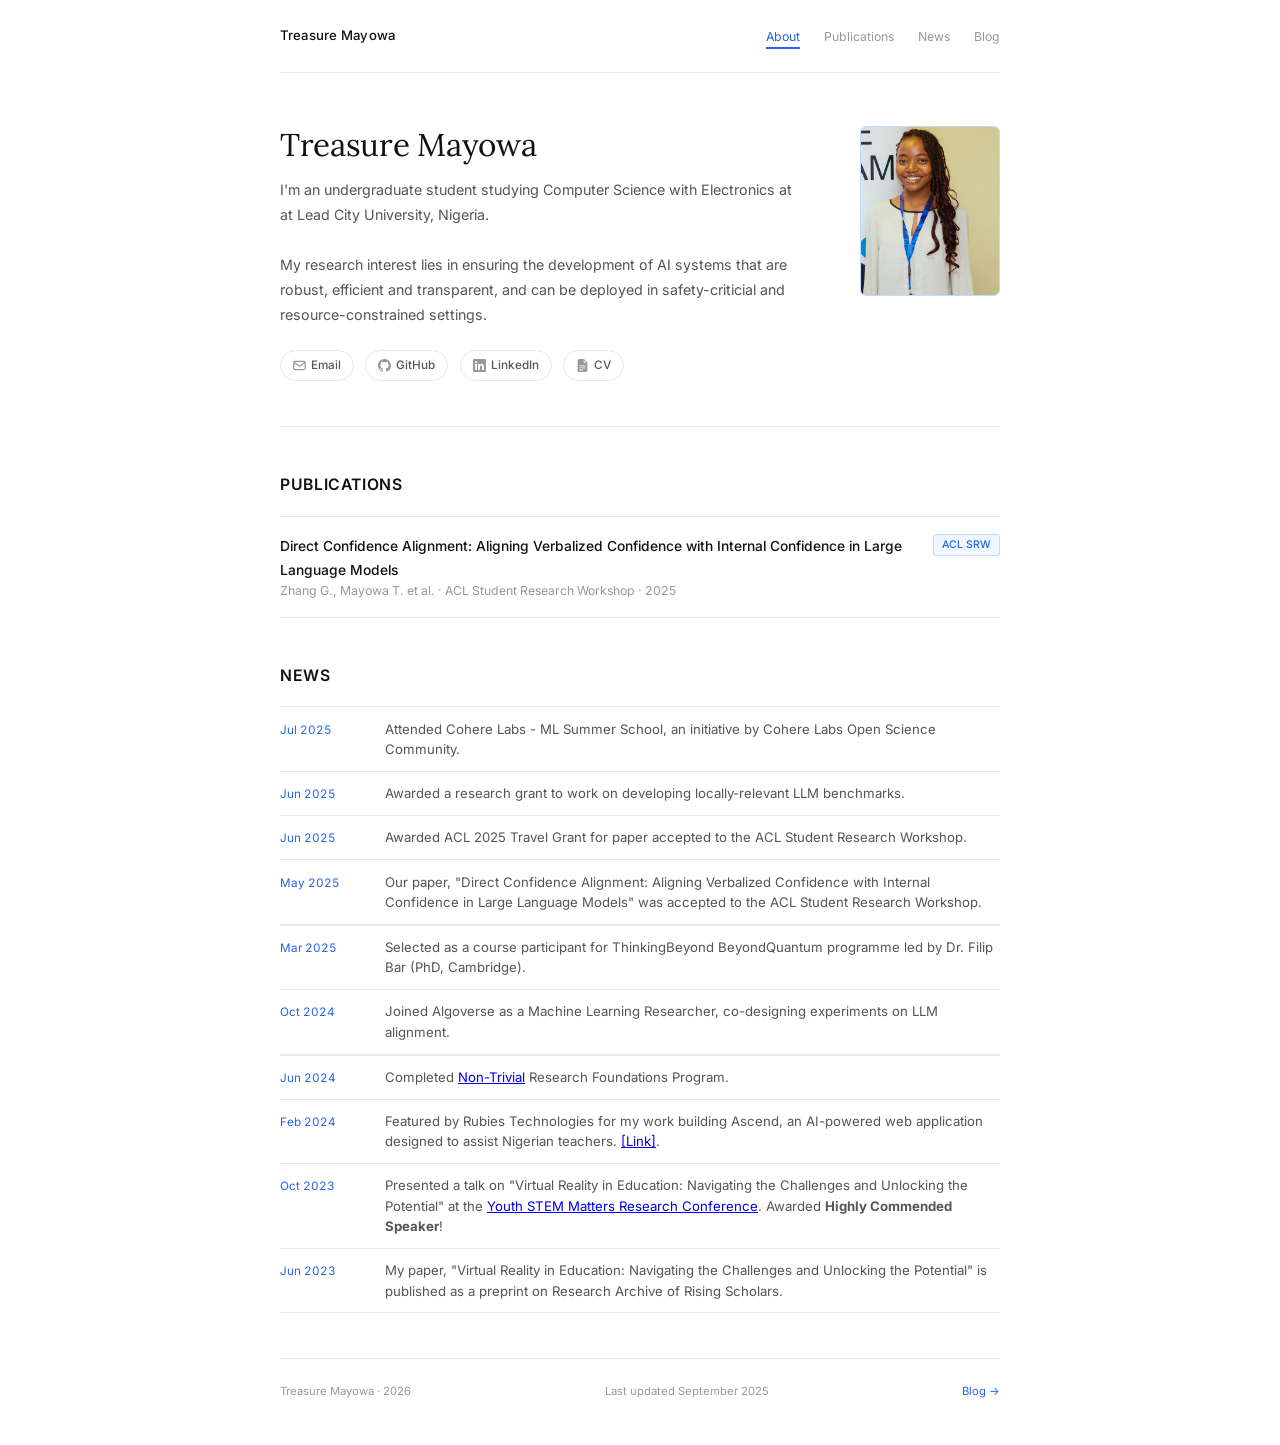
==== index.html @ b8af5dfc "Add initial blog and style files, including homepage layout and navigation" ====
<!DOCTYPE html>
<html lang="en">
<head>
<meta charset="UTF-8">
<meta name="viewport" content="width=device-width, initial-scale=1.0">
<title>Treasure Mayowa</title>
<link rel="preconnect" href="https://fonts.googleapis.com">
<link href="https://fonts.googleapis.com/css2?family=Inter:wght@300;400;500&family=Lora:ital,wght@0,400;0,500;1,400&display=swap" rel="stylesheet">
<link rel="stylesheet" href="style.css">
</head>
<body>
<div class="page">
  <nav>
    <a href="index.html" class="nav-name">Treasure Mayowa</a>
    <ul class="nav-links">
      <li><a href="#about">About</a></li>
      <li><a href="#publications">Publications</a></li>
      <li><a href="#news">News</a></li>
      <li><a href="blog.html">Blog</a></li>
    </ul>
  </nav>

  <div class="hero" id="about">
    <div class="hero-text">
      <h1>Treasure Mayowa</h1>
      <p class="hero-bio">
        I'm an undergraduate student studying Computer Science with Electronics at at Lead City University, Nigeria. <br><br>
        My research interest lies in ensuring the development of AI systems that are robust, efficient and transparent, and can be deployed in safety-criticial and resource-constrained settings.
      </p>
      <div class="hero-links">
        <a class="link-pill" href="mailto:treasuremayowa07@gmail.com">
          <svg viewBox="0 0 16 16" fill="none" stroke="currentColor" stroke-width="1.5"><rect x="1" y="3" width="14" height="10" rx="1.5"/><path d="M1 4l7 5 7-5"/></svg>
          Email
        </a>
        <a class="link-pill" href="https://github.com/treasure-mayowa" target="_blank">
          <svg viewBox="0 0 16 16" fill="currentColor"><path d="M8 0C3.58 0 0 3.58 0 8c0 3.54 2.29 6.53 5.47 7.59.4.07.55-.17.55-.38 0-.19-.01-.82-.01-1.49-2.01.37-2.53-.49-2.69-.94-.09-.23-.48-.94-.82-1.13-.28-.15-.68-.52-.01-.53.63-.01 1.08.58 1.23.82.72 1.21 1.87.87 2.33.66.07-.52.28-.87.51-1.07-1.78-.2-3.64-.89-3.64-3.95 0-.87.31-1.59.82-2.15-.08-.2-.36-1.02.08-2.12 0 0 .67-.21 2.2.82.64-.18 1.32-.27 2-.27.68 0 1.36.09 2 .27 1.53-1.04 2.2-.82 2.2-.82.44 1.1.16 1.92.08 2.12.51.56.82 1.27.82 2.15 0 3.07-1.87 3.75-3.65 3.95.29.25.54.73.54 1.48 0 1.07-.01 1.93-.01 2.2 0 .21.15.46.55.38A8.012 8.012 0 0 0 16 8c0-4.42-3.58-8-8-8z"/></svg>
          GitHub
        </a>
        <a class="link-pill" href="https://linkedin.com/in/treasure-mayowa" target="_blank">
          <svg viewBox="0 0 16 16" fill="currentColor"><path d="M0 1.146C0 .513.526 0 1.175 0h13.65C15.474 0 16 .513 16 1.146v13.708c0 .633-.526 1.146-1.175 1.146H1.175C.526 16 0 15.487 0 14.854V1.146zm4.943 12.248V6.169H2.542v7.225h2.401zm-1.2-8.212c.837 0 1.358-.554 1.358-1.248-.015-.709-.52-1.248-1.342-1.248-.822 0-1.359.54-1.359 1.248 0 .694.521 1.248 1.327 1.248h.016zm4.908 8.212V9.359c0-.216.016-.432.08-.586.173-.431.568-.878 1.232-.878.869 0 1.216.662 1.216 1.634v3.865h2.401V9.25c0-2.22-1.184-3.252-2.764-3.252-1.274 0-1.845.7-2.165 1.193v.025h-.016a5.54 5.54 0 0 1 .016-.025V6.169h-2.4c.03.678 0 7.225 0 7.225h2.4z"/></svg>
          LinkedIn
        </a>
        <a class="link-pill" href="https://cutt.ly/qtZ28dUK" target="_blank">
          <svg viewBox="0 0 16 16" fill="currentColor"><path d="M4 0h5.293A1 1 0 0 1 10 .293L13.707 4a1 1 0 0 1 .293.707V14a2 2 0 0 1-2 2H4a2 2 0 0 1-2-2V2a2 2 0 0 1 2-2zm5.5 1.5v2a1 1 0 0 0 1 1h2l-3-3zM4.5 8a.5.5 0 0 0 0 1h7a.5.5 0 0 0 0-1h-7zm0 2.5a.5.5 0 0 0 0 1h7a.5.5 0 0 0 0-1h-7zm0 2.5a.5.5 0 0 0 0 1h4a.5.5 0 0 0 0-1h-4z"/></svg>
          CV
        </a>
      </div>
    </div>
    <div class="avatar-wrap">
      <img src="/assets/DSC04283.jpg" alt="Treasure Mayowa" class="avatar-img">
    </div>
  </div>

  <section id="publications">
    <p class="section-label">Publications</p>
    <div class="item-list">
      <div class="item">
        <div>
          <a class="item-title" href="https://openreview.net/forum?id=VxZMVfzMgy" target="_blank">Direct Confidence Alignment: Aligning Verbalized Confidence with Internal Confidence in Large Language Models</a>
          <div class="item-sub">Zhang G., Mayowa T. et al. &middot; ACL Student Research Workshop &middot; 2025</div>
        </div>
        <span class="item-badge badge-paper">ACL SRW</span>
      </div>
    </div>
  </section>

  <section id="news">
    <p class="section-label">News</p>
    <div class="news-list">
      <div class="news-row">
        <span class="news-row-date">Jul 2025</span>
        <span class="news-row-text">Attended Cohere Labs - ML Summer School, an initiative by Cohere Labs Open Science Community.</span>
      </div>
        <div class="news-row">
        <span class="news-row-date">Jun 2025</span>
        <span class="news-row-text">Awarded a research grant to work on developing locally-relevant LLM benchmarks.</span>
      </div>  
      <div class="news-row">
        <span class="news-row-date">Jun 2025</span>
        <span class="news-row-text">Awarded ACL 2025 Travel Grant for paper accepted to the ACL Student Research Workshop.</span>
      </div>
      <div class="news-row">
        <span class="news-row-date">May 2025</span>
        <span class="news-row-text">Our paper, "Direct Confidence Alignment: Aligning Verbalized Confidence with Internal Confidence in Large Language Models" was accepted to the ACL Student Research Workshop.</span>
      </div>    
      <div>
        <div class="news-row">
        <span class="news-row-date">Mar 2025</span>
        <span class="news-row-text">Selected as a course participant for ThinkingBeyond BeyondQuantum programme led by Dr. Filip Bar (PhD, Cambridge).</span>
      </div>
      <div class="news-row">
        <span class="news-row-date">Oct 2024</span>
        <span class="news-row-text">Joined Algoverse as a Machine Learning Researcher, co-designing experiments on LLM alignment.</span>
      </div>
      <div>
        <div class="news-row">
        <span class="news-row-date">Jun 2024</span>
        <span class="news-row-text">Completed <a href="https://www.non-trivial.org">Non-Trivial</a> Research Foundations Program.</span>
      </div>
      <div class="news-row">
        <span class="news-row-date">Feb 2024</span>
        <span class="news-row-text">Featured by Rubies Technologies for my work building Ascend, an AI-powered web application designed to assist Nigerian teachers. <a href="https://rubiestech.org/meet-treasure-mayowa-the-16-year-old-force-behind-ascend-harnessing-ai-to-revolutionize-education-with-powerful-teaching-tools/"  target="_blank">[Link]</a>.</span>
      </div>  
      <div class="news-row">
        <span class="news-row-date">Oct 2023</span>
        <span class="news-row-text">Presented a talk on "Virtual Reality in Education: Navigating the Challenges and Unlocking the Potential" at the <a href="https://www.youthstem2030.org/ysm/rc"> Youth STEM Matters Research Conference</a>. Awarded <strong>Highly Commended Speaker</strong>!</span>
      </div>
      <div class="news-row">
        <span class="news-row-date">Jun 2023</span>
        <span class="news-row-text">My paper, "Virtual Reality in Education: Navigating the Challenges and Unlocking the Potential" is published as a preprint on Research Archive of Rising Scholars.</span>
      </div>
    </div>
  </section>

  <footer>
    <span>Treasure Mayowa &middot; 2026</span>
    <span id="last-updated" style="color:var(--ink3);">Last updated September 2025</span>
    <a href="blog.html">Blog &rarr;</a>
  </footer>
  <script>
    // Scroll spy: highlight active nav link
    const sections = ['about','publications','news'];
    const navLinks = {};
    sections.forEach(id => {
      const el = document.querySelector('.nav-links a[href="#' + id + '"]');
      if (el) navLinks[id] = el;
    });
    const observer = new IntersectionObserver((entries) => {
      entries.forEach(entry => {
        if (entry.isIntersecting) {
          Object.values(navLinks).forEach(l => l.classList.remove('active'));
          if (navLinks[entry.target.id]) navLinks[entry.target.id].classList.add('active');
        }
      });
    }, { rootMargin: '-30% 0px -60% 0px' });
    sections.forEach(id => {
      const el = document.getElementById(id);
      if (el) observer.observe(el);
    });
  </script>
</div>
</body>
</html>
---- style.css ----
*, *::before, *::after { box-sizing: border-box; margin: 0; padding: 0; }
:root {
    --bg: #ffffff;
    --bg2: #f7f7f5;
    --ink: #111110;
    --ink2: #555551;
    --ink3: #999994;
    --blue: #2563eb;
    --blue-hover: #1d4ed8;
    --blue-bg: #eff6ff;
    --blue-border: #bfdbfe;
    --border: #e8e8e4;
    --sans: "Inter", system-ui, sans-serif;
    --serif: "Lora", Georgia, serif;
}
html { scroll-behavior: smooth; font-size: 15px; }
body { font-family: var(--sans); background: var(--bg); color: var(--ink); line-height: 1.6; -webkit-font-smoothing: antialiased; }
.page { max-width: 780px; margin: 0 auto; padding: 0 2rem; }
nav { position: sticky; top: 0; z-index: 100; background: var(--bg); padding: 1.6rem 0; display: flex; justify-content: space-between; align-items: center; border-bottom: 1px solid var(--border); margin-bottom: 3.5rem; }
.nav-name { font-size: 0.88rem; font-weight: 500; color: var(--ink); text-decoration: none; letter-spacing: 0.01em; }
.nav-links { display: flex; gap: 1.6rem; list-style: none; }
.nav-links a {
    font-size: 0.82rem; color: var(--ink3); text-decoration: none;
    transition: color 0.15s;
    padding-bottom: 3px;
    border-bottom: 2px solid transparent;
    transition: color 0.15s, border-color 0.15s;
}
.nav-links a:hover { color: var(--blue); border-bottom-color: var(--blue-border); }
.nav-links a.active { color: var(--blue); border-bottom-color: var(--blue); }
.hero { display: grid; grid-template-columns: 1fr auto; gap: 2.5rem; align-items: start; padding-bottom: 3rem; border-bottom: 1px solid var(--border); margin-bottom: 3rem; }
h1 { font-family: var(--serif); font-size: 2.1rem; font-weight: 400; line-height: 1.2; letter-spacing: -0.01em; color: var(--ink); margin-bottom: 1rem; }
.hero-bio { font-size: 0.95rem; color: var(--ink2); line-height: 1.75; max-width: 520px; margin-bottom: 1.5rem; }
.hero-links { display: flex; gap: 0.75rem; flex-wrap: wrap; }
.link-pill { font-size: 0.78rem; font-weight: 500; color: var(--ink2); text-decoration: none; border: 1px solid var(--border); padding: 5px 12px; border-radius: 999px; transition: border-color 0.15s, color 0.15s; display: flex; align-items: center; gap: 5px; }
.link-pill:hover { border-color: var(--blue); color: var(--blue); }
.link-pill svg { width: 13px; height: 13px; opacity: 0.6; }
.avatar-wrap {
    width: 140px;
    height: 170px;
    border-radius: 6px;
    background: var(--blue-bg);
    display: flex;
    align-items: center;
    justify-content: center;
    flex-shrink: 0;
    border: 1px solid var(--blue-border);
    overflow: hidden;
}
.avatar-wrap img { width: 100%; height: 100%; object-fit: cover; display: block; }
.avatar-initials { font-family: var(--serif); font-size: 2rem; font-weight: 400; color: var(--blue); font-style: italic; }
section { margin-bottom: 3rem; }
.section-label {
    font-size: 1.05rem;
    font-weight: 600;
    letter-spacing: 0.04em;
    text-transform: uppercase;
    color: var(--ink);
    margin-bottom: 1.25rem;
    display: inline-block;
}
.sub-label { font-size: 0.72rem; font-weight: 500; letter-spacing: 0.09em; text-transform: uppercase; color: var(--ink3); margin-bottom: 1rem; margin-top: 1.5rem; display: block; }
.interests { display: flex; flex-wrap: wrap; gap: 0.5rem; margin-bottom: 2rem; }
.tag { font-size: 0.78rem; color: var(--blue); background: var(--blue-bg); border: 1px solid var(--blue-border); padding: 3px 10px; border-radius: 4px; font-weight: 400; }
.item-list { display: flex; flex-direction: column; }
.item { padding: 1.1rem 0; border-bottom: 1px solid var(--border); display: grid; grid-template-columns: 1fr auto; align-items: start; gap: 1rem; }
.item:first-child { border-top: 1px solid var(--border); }
.item-title { font-size: 0.92rem; font-weight: 500; color: var(--ink); margin-bottom: 0.2rem; text-decoration: none; }
a.item-title:hover { color: var(--blue); }
.item-sub { font-size: 0.82rem; color: var(--ink3); line-height: 1.5; }
.item-badge { font-size: 0.7rem; font-weight: 500; padding: 2px 8px; border-radius: 3px; white-space: nowrap; flex-shrink: 0; }
.badge-paper { background: var(--blue-bg); color: var(--blue); border: 1px solid var(--blue-border); }
.badge-wip { background: #fff7ed; color: #c2410c; border: 1px solid #fed7aa; }
.news-date { font-size: 0.78rem; color: var(--blue); white-space: nowrap; font-variant-numeric: tabular-nums; }
.news-list { display: flex; flex-direction: column; gap: 0; }
.news-row { display: grid; grid-template-columns: 90px 1fr; gap: 1rem; padding: 0.75rem 0; border-bottom: 1px solid var(--border); align-items: baseline; }
.news-row:first-child { border-top: 1px solid var(--border); }
.news-row-date { font-size: 0.78rem; color: var(--blue); font-variant-numeric: tabular-nums; white-space: nowrap; flex-shrink: 0; }
.news-row-text { font-size: 0.88rem; color: var(--ink2); line-height: 1.55; }
footer { border-top: 1px solid var(--border); padding: 1.5rem 0 3rem; font-size: 0.75rem; color: var(--ink3); display: flex; justify-content: space-between; align-items: center; flex-wrap: wrap; gap: 0.5rem; }
footer a { color: var(--blue); text-decoration: none; }
footer a:hover { text-decoration: underline; }
@media (max-width: 600px) { .hero { grid-template-columns: 1fr; } .avatar-wrap { display: none; } }
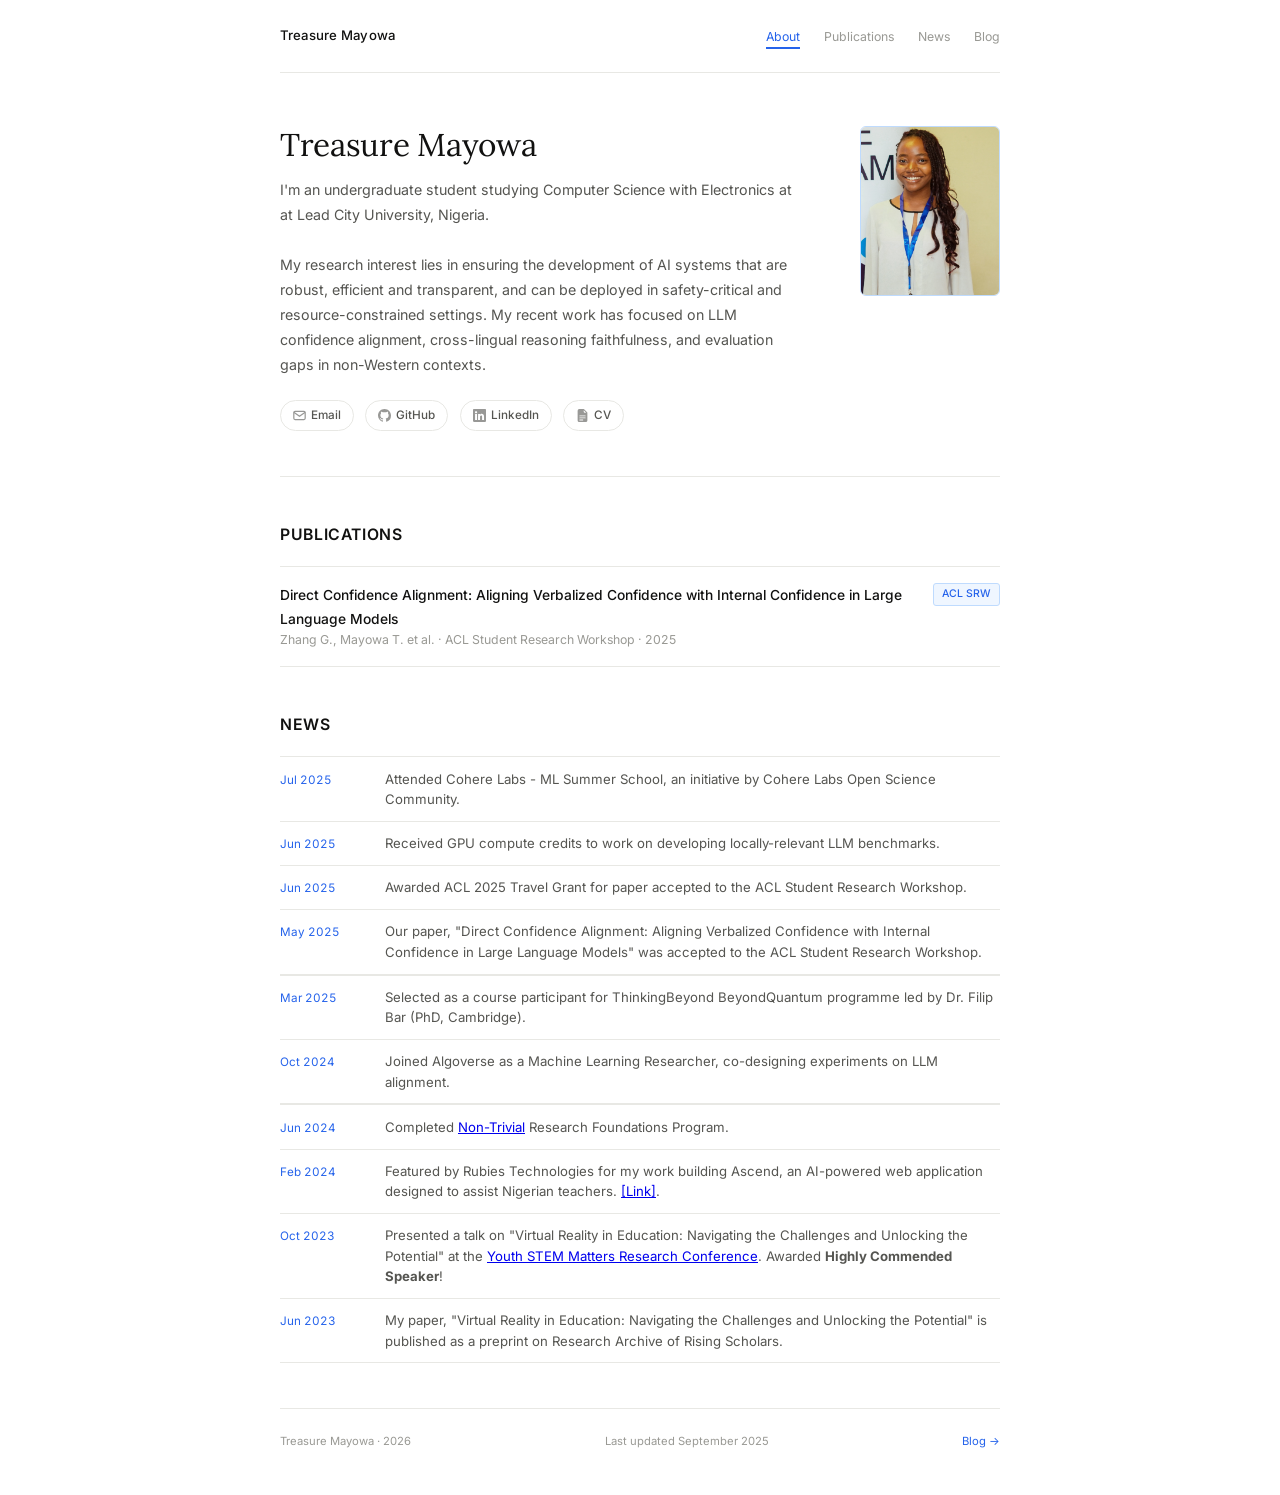
==== commit 4138c407: "Update index.html" ====
--- a/index.html
+++ b/index.html
@@ -4,14 +4,23 @@
 <meta charset="UTF-8">
 <meta name="viewport" content="width=device-width, initial-scale=1.0">
 <title>Treasure Mayowa</title>
+<meta name="description" content="Treasure Mayowa — Academic Portfolio">
+<meta name="author" content="Treasure Mayowa">
+<meta property="og:title" content="Treasure Mayowa">
+<meta property="og:description" content="Undergraduate researcher working on LLM confidence alignment, cross-lingual reasoning faithfulness, and evaluation gaps in non-Western contexts.">
+<meta property="og:type" content="website">
+<meta name="twitter:card" content="summary">
+<meta name="twitter:title" content="Treasure Mayowa">
+<meta name="twitter:description" content="Undergraduate researcher working on LLMs, AI safety, and efficient AI.">
 <link rel="preconnect" href="https://fonts.googleapis.com">
 <link href="https://fonts.googleapis.com/css2?family=Inter:wght@300;400;500&family=Lora:ital,wght@0,400;0,500;1,400&display=swap" rel="stylesheet">
 <link rel="stylesheet" href="style.css">
+<meta name="google-site-verification" content="2gJ2W2Pw1-1Hr6LhZidCvAoppeaEvNiOkNkDlkLXAIg" />
 </head>
 <body>
 <div class="page">
   <nav>
-    <a href="index.html" class="nav-name">Treasure Mayowa</a>
+    <a href="#" class="nav-name">Treasure Mayowa</a>
     <ul class="nav-links">
       <li><a href="#about">About</a></li>
       <li><a href="#publications">Publications</a></li>
@@ -25,7 +34,8 @@
       <h1>Treasure Mayowa</h1>
       <p class="hero-bio">
         I'm an undergraduate student studying Computer Science with Electronics at at Lead City University, Nigeria. <br><br>
-        My research interest lies in ensuring the development of AI systems that are robust, efficient and transparent, and can be deployed in safety-criticial and resource-constrained settings.
+        My research interest lies in ensuring the development of AI systems that are robust, efficient and transparent, and can be deployed in safety-critical and resource-constrained settings.
+        My recent work has focused on LLM confidence alignment, cross-lingual reasoning faithfulness, and evaluation gaps in non-Western contexts.
       </p>
       <div class="hero-links">
         <a class="link-pill" href="mailto:treasuremayowa07@gmail.com">
@@ -73,7 +83,7 @@
       </div>
         <div class="news-row">
         <span class="news-row-date">Jun 2025</span>
-        <span class="news-row-text">Awarded a research grant to work on developing locally-relevant LLM benchmarks.</span>
+        <span class="news-row-text">Received GPU compute credits to work on developing locally-relevant LLM benchmarks.</span>
       </div>  
       <div class="news-row">
         <span class="news-row-date">Jun 2025</span>
--- a/style.css
+++ b/style.css
@@ -13,9 +13,22 @@
     --sans: "Inter", system-ui, sans-serif;
     --serif: "Lora", Georgia, serif;
 }
-html { scroll-behavior: smooth; font-size: 15px; }
-body { font-family: var(--sans); background: var(--bg); color: var(--ink); line-height: 1.6; -webkit-font-smoothing: antialiased; }
-.page { max-width: 780px; margin: 0 auto; padding: 0 2rem; }
+html { 
+    scroll-behavior: smooth; 
+    font-size: 15px; 
+}
+body { 
+    font-family: var(--sans); 
+    background: var(--bg); 
+    color: var(--ink); 
+    line-height: 1.6; 
+    -webkit-font-smoothing: antialiased; 
+}
+.page { 
+    max-width: 780px; 
+    margin: 0 auto; 
+    padding: 0 2rem; 
+}
 nav { position: sticky; top: 0; z-index: 100; background: var(--bg); padding: 1.6rem 0; display: flex; justify-content: space-between; align-items: center; border-bottom: 1px solid var(--border); margin-bottom: 3.5rem; }
 .nav-name { font-size: 0.88rem; font-weight: 500; color: var(--ink); text-decoration: none; letter-spacing: 0.01em; }
 .nav-links { display: flex; gap: 1.6rem; list-style: none; }
@@ -80,4 +93,7 @@
 footer { border-top: 1px solid var(--border); padding: 1.5rem 0 3rem; font-size: 0.75rem; color: var(--ink3); display: flex; justify-content: space-between; align-items: center; flex-wrap: wrap; gap: 0.5rem; }
 footer a { color: var(--blue); text-decoration: none; }
 footer a:hover { text-decoration: underline; }
-@media (max-width: 600px) { .hero { grid-template-columns: 1fr; } .avatar-wrap { display: none; } }
+@media (max-width: 600px) {
+  .hero { grid-template-columns: 1fr; flex-direction: column-reverse; display: flex; }
+  .avatar-wrap { width: 200px; height: 240px; margin-bottom: 1.25rem; }
+}
